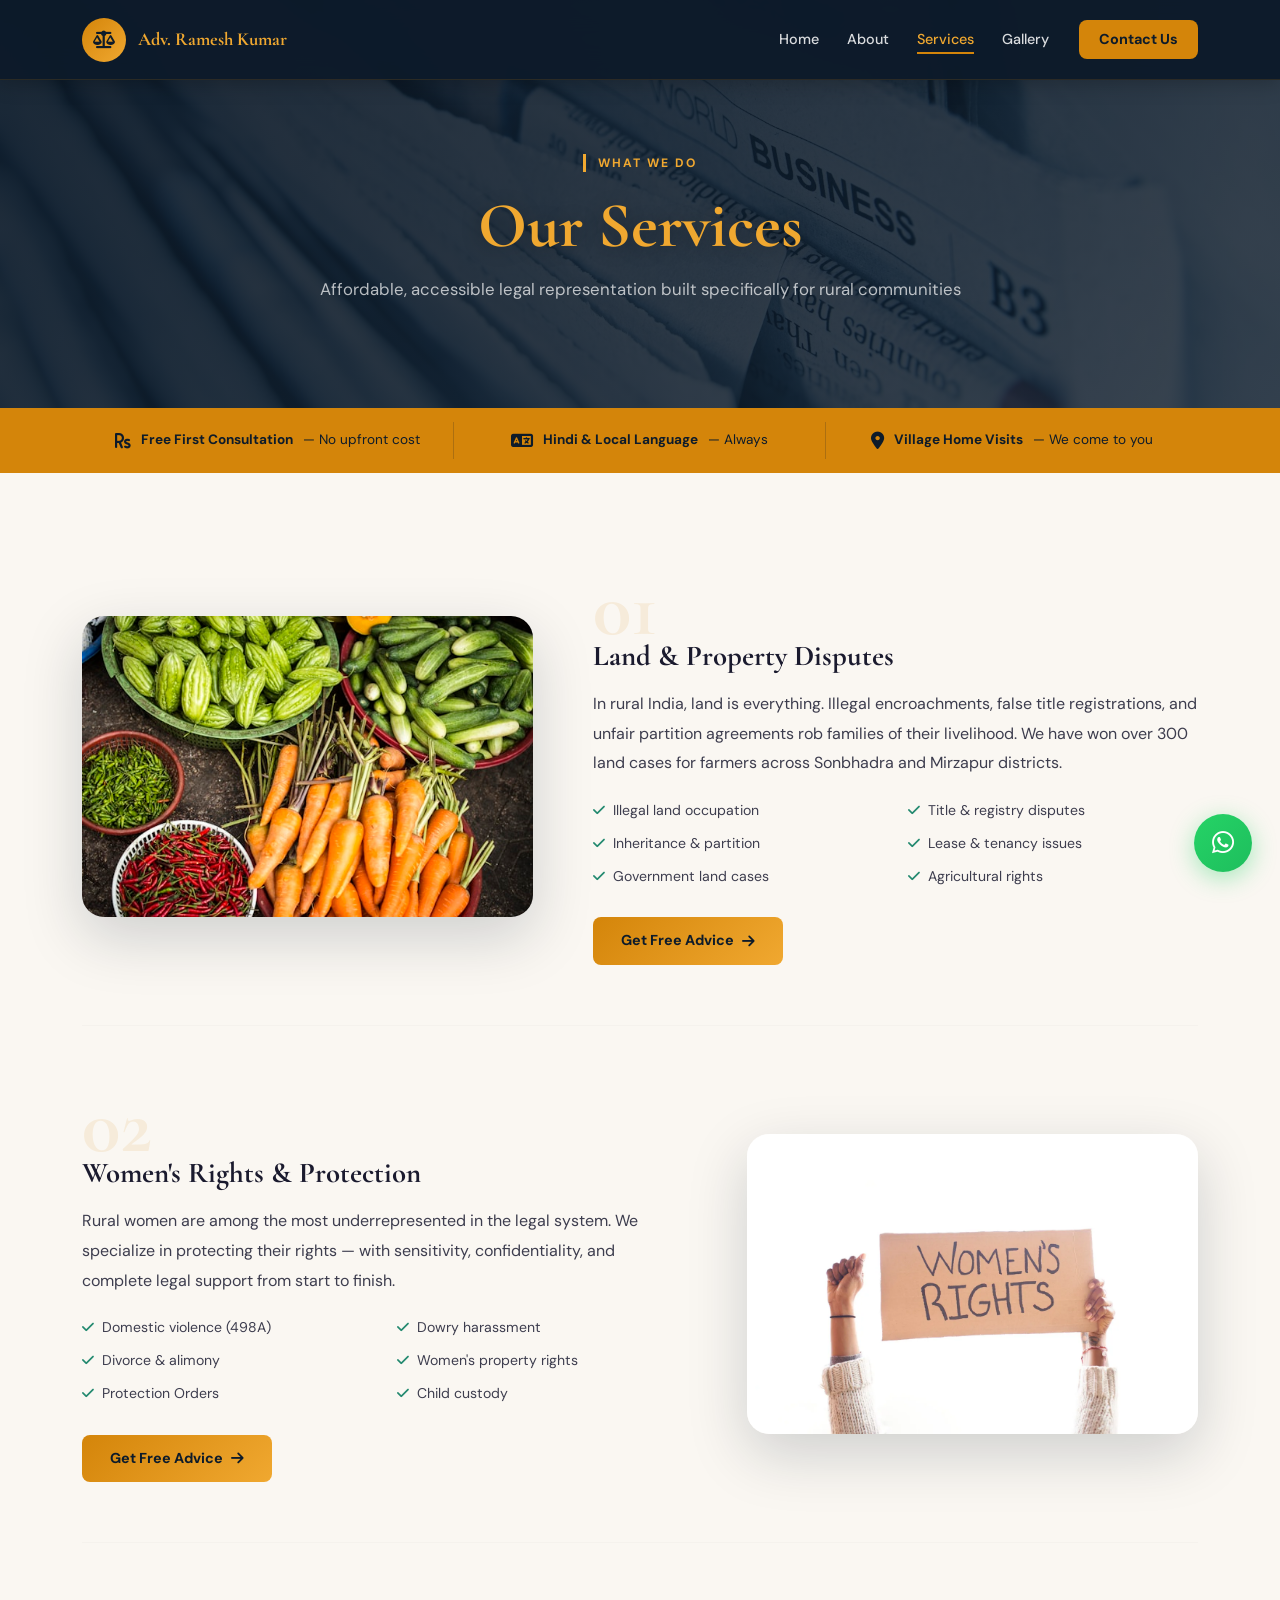
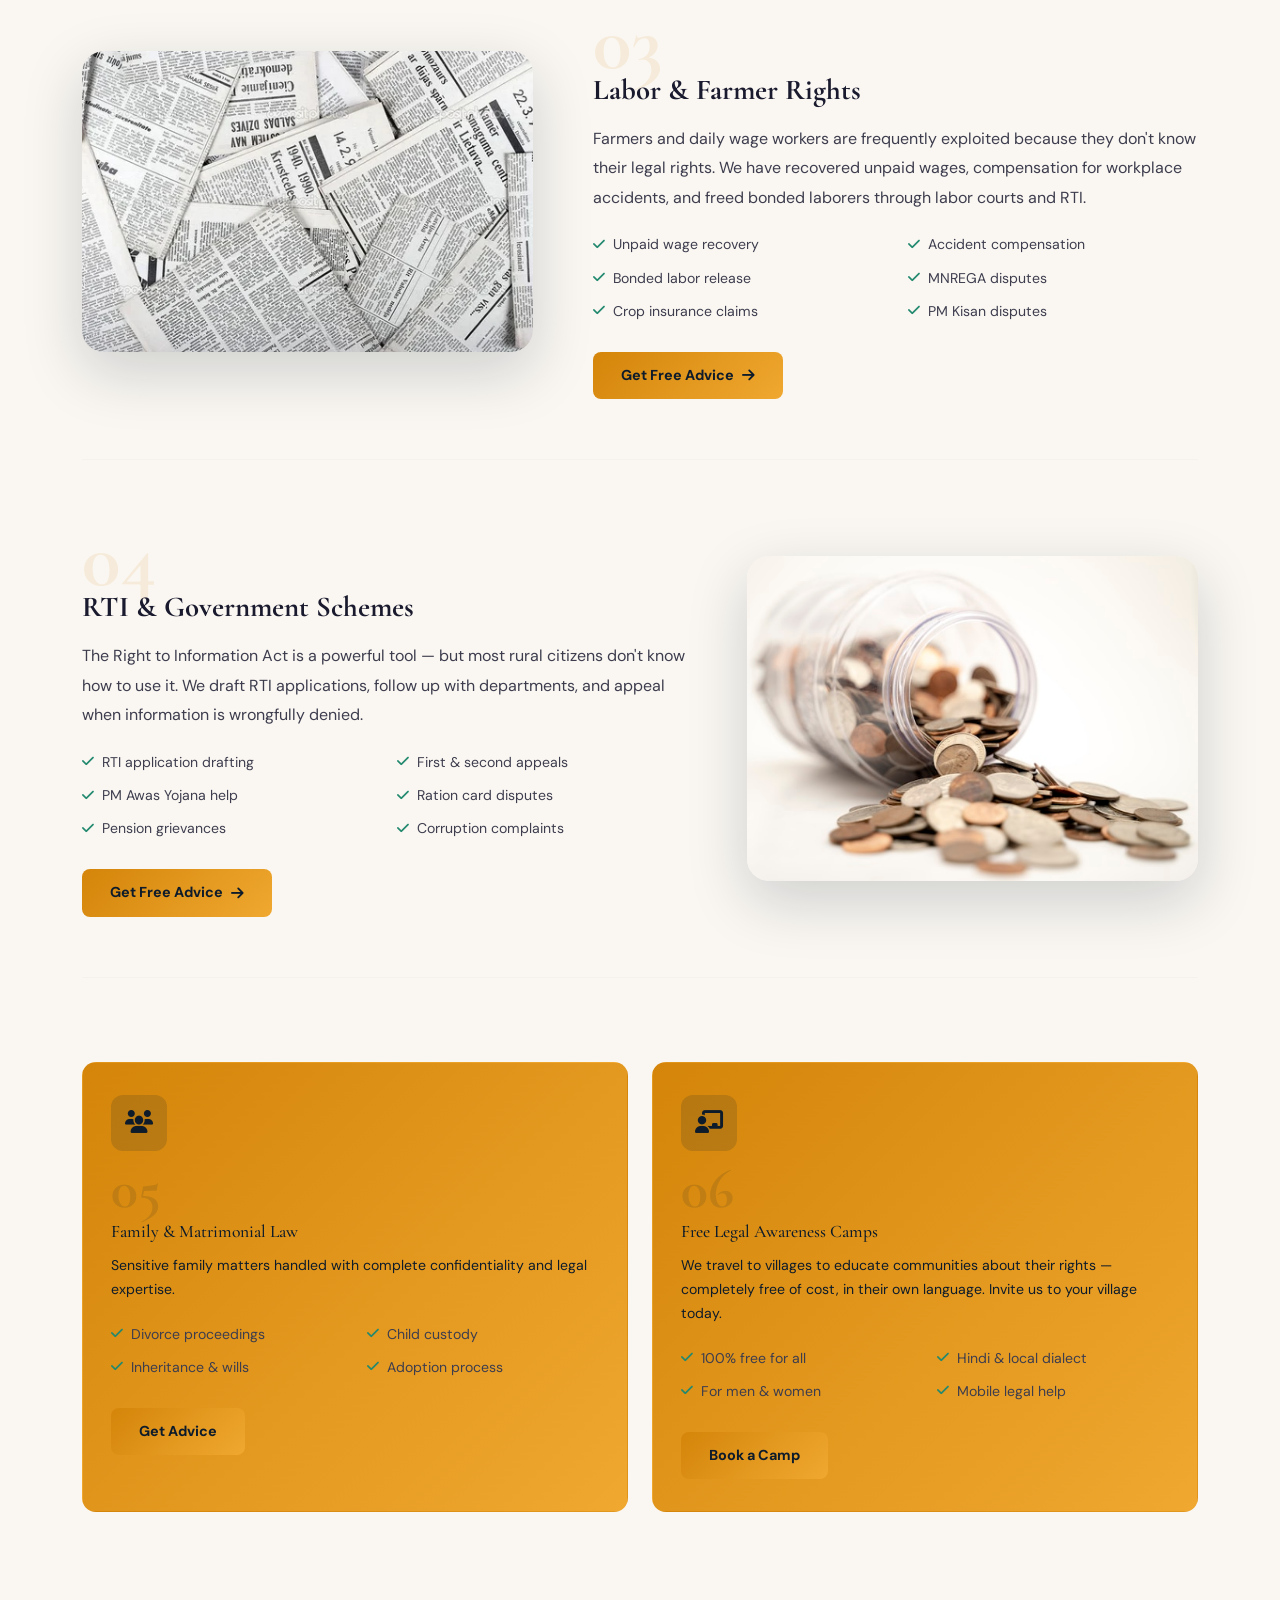
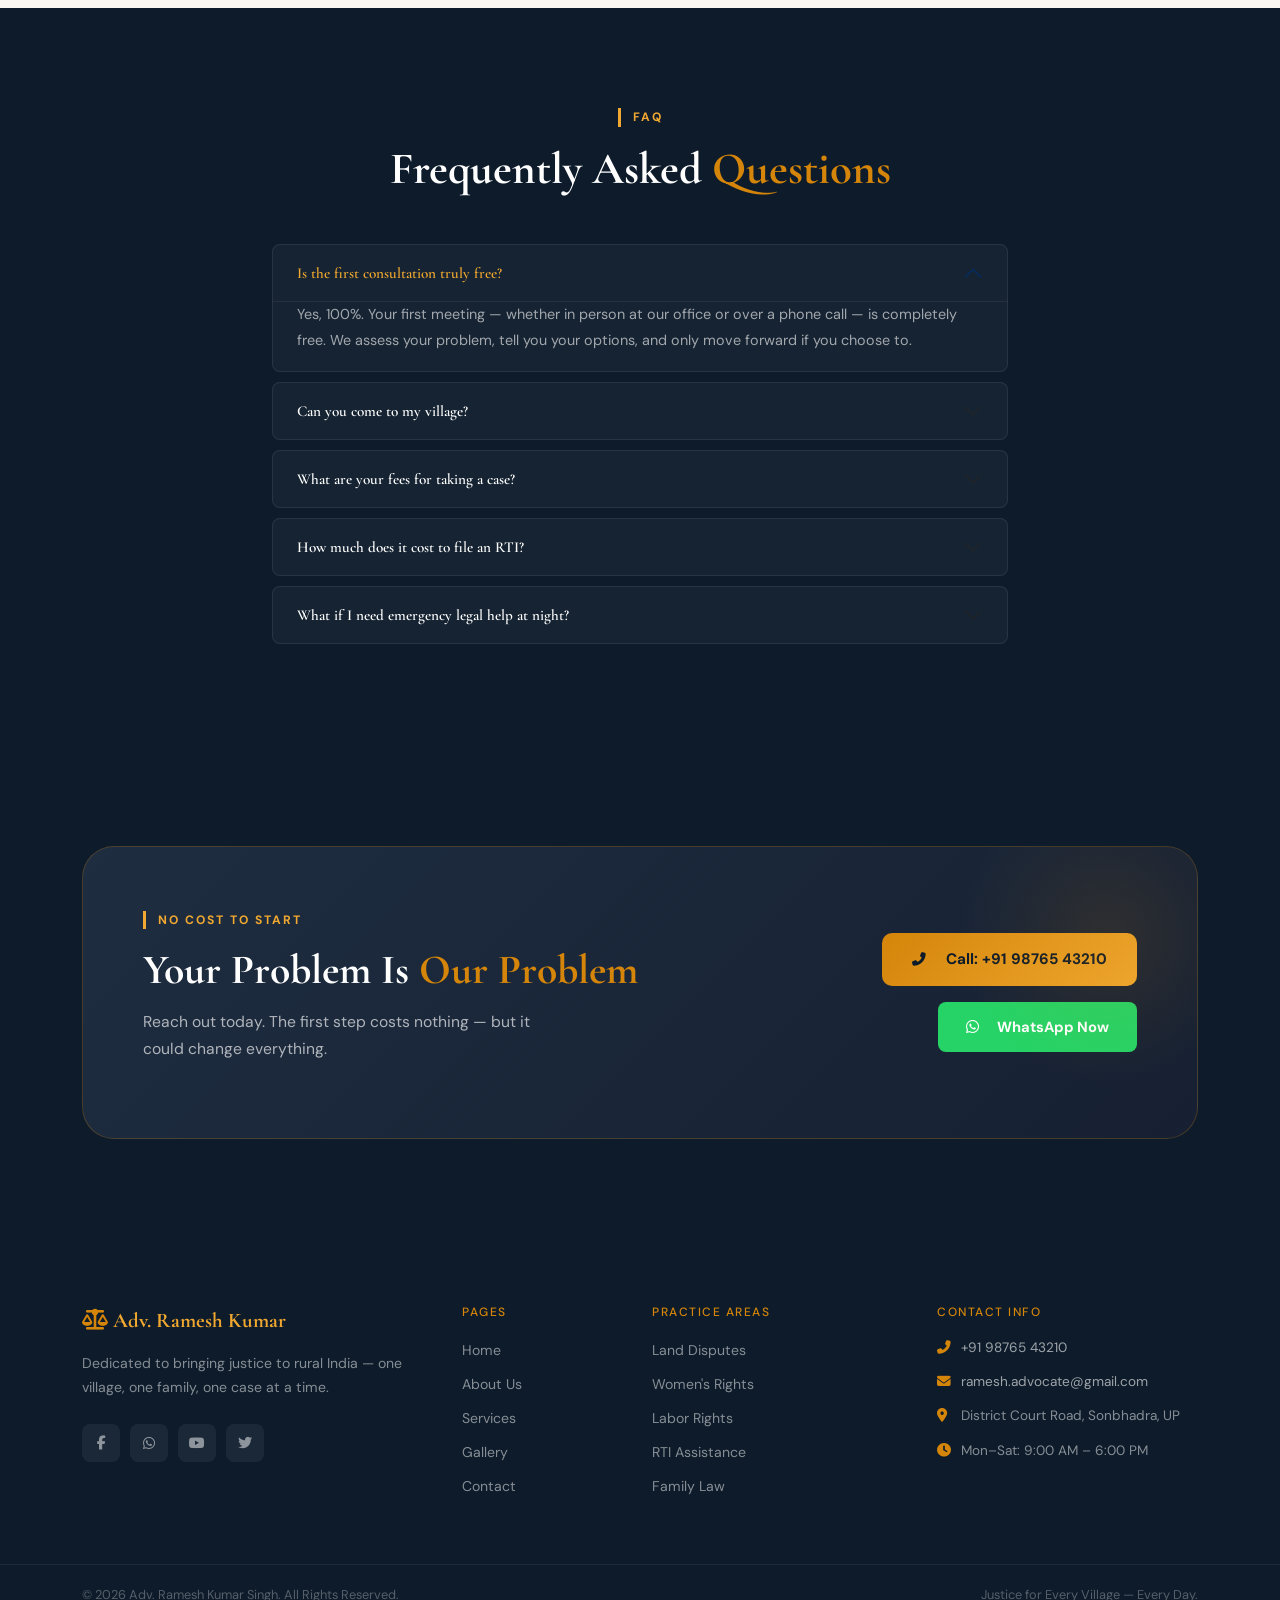
==== services.html @ e5639279 "first commit" ====
<!DOCTYPE html>
<html lang="en">
<head>
  <meta charset="UTF-8"/>
  <meta name="viewport" content="width=device-width, initial-scale=1.0"/>
  <title>Services | Adv. Ramesh Kumar Singh</title>
  <link rel="stylesheet" href="https://cdnjs.cloudflare.com/ajax/libs/bootstrap/5.3.2/css/bootstrap.min.css"/>
  <link rel="stylesheet" href="https://cdnjs.cloudflare.com/ajax/libs/font-awesome/6.5.0/css/all.min.css"/>
  <link href="https://fonts.googleapis.com/css2?family=Cormorant+Garamond:wght@400;600;700;800&family=DM+Sans:wght@300;400;500;600&display=swap" rel="stylesheet"/>
  <link rel="stylesheet" href="style.css"/>
</head>
<body>

<nav class="navbar navbar-expand-lg fixed-top" id="mainNav">
  <div class="container">
    <a class="navbar-brand" href="index.html">
      <span class="brand-icon"><i class="fas fa-balance-scale"></i></span>
      <span class="brand-text">Adv. Ramesh Kumar</span>
    </a>
    <button class="navbar-toggler" type="button" data-bs-toggle="collapse" data-bs-target="#navMenu">
      <span class="toggler-icon"></span><span class="toggler-icon"></span><span class="toggler-icon"></span>
    </button>
    <div class="collapse navbar-collapse" id="navMenu">
      <ul class="navbar-nav ms-auto align-items-lg-center">
        <li class="nav-item"><a class="nav-link" href="index.html">Home</a></li>
        <li class="nav-item"><a class="nav-link" href="about.html">About</a></li>
        <li class="nav-item"><a class="nav-link active" href="services.html">Services</a></li>
        <li class="nav-item"><a class="nav-link" href="gallery.html">Gallery</a></li>
        <li class="nav-item ms-lg-3"><a class="nav-link nav-cta" href="contact.html">Contact Us</a></li>
      </ul>
    </div>
  </div>
</nav>

<section class="page-hero">
  <div class="page-hero-bg" style="background-image:url('images/backser.jpeg')"></div>
  <div class="page-hero-overlay"></div>
  <div class="container page-hero-content text-center">
    <div data-anim="fade-up">
      <div class="section-label light mx-auto">What We Do</div>
      <h1 class="page-hero-title">Our Services</h1>
      <p class="page-hero-sub">Affordable, accessible legal representation built specifically for rural communities</p>
    </div>
  </div>
</section>

<!-- PROMISE STRIP -->
<div class="promise-strip">
  <div class="container">
    <div class="row g-0 text-center">
      <div class="col-md-4 ps-col"><i class="fas fa-rupee-sign"></i> <strong>Free First Consultation</strong> — No upfront cost</div>
      <div class="col-md-4 ps-col"><i class="fas fa-language"></i> <strong>Hindi & Local Language</strong> — Always</div>
      <div class="col-md-4 ps-col"><i class="fas fa-map-marker-alt"></i> <strong>Village Home Visits</strong> — We come to you</div>
    </div>
  </div>
</div>

<!-- SERVICE DETAILS -->
<section class="section-pad">
  <div class="container">

    <!-- S1 -->
    <div class="svc-detail-row row align-items-center gy-5 mb-5" data-anim="fade-up">
      <div class="col-md-5">
        <img src="images/veg2.jpeg" alt="Land dispute" class="img-fluid rounded-xl shadow-deep"/>
      </div>
      <div class="col-md-7 ps-md-5">
        <div class="svc-d-num">01</div>
        <h3 class="svc-d-title">Land & Property Disputes</h3>
        <p class="section-para">In rural India, land is everything. Illegal encroachments, false title registrations, and unfair partition agreements rob families of their livelihood. We have won over 300 land cases for farmers across Sonbhadra and Mirzapur districts.</p>
        <div class="svc-checklist row mt-3">
          <div class="col-6"><div class="sc-item"><i class="fas fa-check"></i> Illegal land occupation</div></div>
          <div class="col-6"><div class="sc-item"><i class="fas fa-check"></i> Title & registry disputes</div></div>
          <div class="col-6"><div class="sc-item"><i class="fas fa-check"></i> Inheritance & partition</div></div>
          <div class="col-6"><div class="sc-item"><i class="fas fa-check"></i> Lease & tenancy issues</div></div>
          <div class="col-6"><div class="sc-item"><i class="fas fa-check"></i> Government land cases</div></div>
          <div class="col-6"><div class="sc-item"><i class="fas fa-check"></i> Agricultural rights</div></div>
        </div>
        <a href="contact.html" class="btn-primary mt-4">Get Free Advice <i class="fas fa-arrow-right ms-2"></i></a>
      </div>
    </div>

    <hr class="svc-divider"/>

    <!-- S2 -->
    <div class="svc-detail-row row align-items-center gy-5 mb-5 flex-md-row-reverse" data-anim="fade-up">
      <div class="col-md-5">
        <img src="images/womenrights.jpeg" alt="Women rights" class="img-fluid rounded-xl shadow-deep"/>
      </div>
      <div class="col-md-7 pe-md-5">
        <div class="svc-d-num">02</div>
        <h3 class="svc-d-title">Women's Rights & Protection</h3>
        <p class="section-para">Rural women are among the most underrepresented in the legal system. We specialize in protecting their rights — with sensitivity, confidentiality, and complete legal support from start to finish.</p>
        <div class="svc-checklist row mt-3">
          <div class="col-6"><div class="sc-item"><i class="fas fa-check"></i> Domestic violence (498A)</div></div>
          <div class="col-6"><div class="sc-item"><i class="fas fa-check"></i> Dowry harassment</div></div>
          <div class="col-6"><div class="sc-item"><i class="fas fa-check"></i> Divorce & alimony</div></div>
          <div class="col-6"><div class="sc-item"><i class="fas fa-check"></i> Women's property rights</div></div>
          <div class="col-6"><div class="sc-item"><i class="fas fa-check"></i> Protection Orders</div></div>
          <div class="col-6"><div class="sc-item"><i class="fas fa-check"></i> Child custody</div></div>
        </div>
        <a href="contact.html" class="btn-primary mt-4">Get Free Advice <i class="fas fa-arrow-right ms-2"></i></a>
      </div>
    </div>

    <hr class="svc-divider"/>

    <!-- S3 -->
    <div class="svc-detail-row row align-items-center gy-5 mb-5" data-anim="fade-up">
      <div class="col-md-5">
        <img src="images/news.jpeg" alt="Labor rights" class="img-fluid rounded-xl shadow-deep"/>
      </div>
      <div class="col-md-7 ps-md-5">
        <div class="svc-d-num">03</div>
        <h3 class="svc-d-title">Labor & Farmer Rights</h3>
        <p class="section-para">Farmers and daily wage workers are frequently exploited because they don't know their legal rights. We have recovered unpaid wages, compensation for workplace accidents, and freed bonded laborers through labor courts and RTI.</p>
        <div class="svc-checklist row mt-3">
          <div class="col-6"><div class="sc-item"><i class="fas fa-check"></i> Unpaid wage recovery</div></div>
          <div class="col-6"><div class="sc-item"><i class="fas fa-check"></i> Accident compensation</div></div>
          <div class="col-6"><div class="sc-item"><i class="fas fa-check"></i> Bonded labor release</div></div>
          <div class="col-6"><div class="sc-item"><i class="fas fa-check"></i> MNREGA disputes</div></div>
          <div class="col-6"><div class="sc-item"><i class="fas fa-check"></i> Crop insurance claims</div></div>
          <div class="col-6"><div class="sc-item"><i class="fas fa-check"></i> PM Kisan disputes</div></div>
        </div>
        <a href="contact.html" class="btn-primary mt-4">Get Free Advice <i class="fas fa-arrow-right ms-2"></i></a>
      </div>
    </div>

    <hr class="svc-divider"/>

    <!-- S4 -->
    <div class="svc-detail-row row align-items-center gy-5 mb-5 flex-md-row-reverse" data-anim="fade-up">
      <div class="col-md-5">
        <img src="images/coin.jpeg" alt="RTI" class="img-fluid rounded-xl shadow-deep"/>
      </div>
      <div class="col-md-7 pe-md-5">
        <div class="svc-d-num">04</div>
        <h3 class="svc-d-title">RTI & Government Schemes</h3>
        <p class="section-para">The Right to Information Act is a powerful tool — but most rural citizens don't know how to use it. We draft RTI applications, follow up with departments, and appeal when information is wrongfully denied.</p>
        <div class="svc-checklist row mt-3">
          <div class="col-6"><div class="sc-item"><i class="fas fa-check"></i> RTI application drafting</div></div>
          <div class="col-6"><div class="sc-item"><i class="fas fa-check"></i> First & second appeals</div></div>
          <div class="col-6"><div class="sc-item"><i class="fas fa-check"></i> PM Awas Yojana help</div></div>
          <div class="col-6"><div class="sc-item"><i class="fas fa-check"></i> Ration card disputes</div></div>
          <div class="col-6"><div class="sc-item"><i class="fas fa-check"></i> Pension grievances</div></div>
          <div class="col-6"><div class="sc-item"><i class="fas fa-check"></i> Corruption complaints</div></div>
        </div>
        <a href="contact.html" class="btn-primary mt-4">Get Free Advice <i class="fas fa-arrow-right ms-2"></i></a>
      </div>
    </div>

    <hr class="svc-divider"/>

    <!-- S5 & S6 cards -->
    <div class="row g-4 mt-2">
      <div class="col-md-6" data-anim="fade-right">
        <div class="svc-card featured h-100">
          <div class="svc-icon"><i class="fas fa-users"></i></div>
          <div class="svc-num">05</div>
          <h4>Family & Matrimonial Law</h4>
          <p>Sensitive family matters handled with complete confidentiality and legal expertise.</p>
          <div class="svc-checklist row mt-3">
            <div class="col-6"><div class="sc-item"><i class="fas fa-check"></i> Divorce proceedings</div></div>
            <div class="col-6"><div class="sc-item"><i class="fas fa-check"></i> Child custody</div></div>
            <div class="col-6"><div class="sc-item"><i class="fas fa-check"></i> Inheritance & wills</div></div>
            <div class="col-6"><div class="sc-item"><i class="fas fa-check"></i> Adoption process</div></div>
          </div>
          <a href="contact.html" class="btn-primary mt-4">Get Advice</a>
        </div>
      </div>
      <div class="col-md-6" data-anim="fade-left">
        <div class="svc-card featured h-100">
          <div class="svc-icon"><i class="fas fa-chalkboard-teacher"></i></div>
          <div class="svc-num">06</div>
          <h4>Free Legal Awareness Camps</h4>
          <p>We travel to villages to educate communities about their rights — completely free of cost, in their own language. Invite us to your village today.</p>
          <div class="svc-checklist row mt-3">
            <div class="col-6"><div class="sc-item"><i class="fas fa-check"></i> 100% free for all</div></div>
            <div class="col-6"><div class="sc-item"><i class="fas fa-check"></i> Hindi & local dialect</div></div>
            <div class="col-6"><div class="sc-item"><i class="fas fa-check"></i> For men & women</div></div>
            <div class="col-6"><div class="sc-item"><i class="fas fa-check"></i> Mobile legal help</div></div>
          </div>
          <a href="contact.html" class="btn-primary mt-4">Book a Camp</a>
        </div>
      </div>
    </div>
  </div>
</section>

<!-- FAQ -->
<section class="section-pad bg-dark-section">
  <div class="container">
    <div class="text-center mb-5" data-anim="fade-up">
      <div class="section-label light mx-auto">FAQ</div>
      <h2 class="section-heading light">Frequently Asked <span>Questions</span></h2>
    </div>
    <div class="row justify-content-center">
      <div class="col-lg-8" data-anim="fade-up">
        <div class="accordion faq-dark" id="faqAcc">
          <div class="accordion-item faq-item-dark">
            <h2 class="accordion-header"><button class="accordion-button faq-btn-dark" type="button" data-bs-toggle="collapse" data-bs-target="#f1">Is the first consultation truly free?</button></h2>
            <div id="f1" class="accordion-collapse collapse show" data-bs-parent="#faqAcc">
              <div class="accordion-body faq-body-dark">Yes, 100%. Your first meeting — whether in person at our office or over a phone call — is completely free. We assess your problem, tell you your options, and only move forward if you choose to.</div>
            </div>
          </div>
          <div class="accordion-item faq-item-dark">
            <h2 class="accordion-header"><button class="accordion-button faq-btn-dark collapsed" type="button" data-bs-toggle="collapse" data-bs-target="#f2">Can you come to my village?</button></h2>
            <div id="f2" class="accordion-collapse collapse" data-bs-parent="#faqAcc">
              <div class="accordion-body faq-body-dark">Yes. We conduct regular village visits across Sonbhadra, Mirzapur, and surrounding districts. You can also request a legal awareness camp specifically for your village — free of charge.</div>
            </div>
          </div>
          <div class="accordion-item faq-item-dark">
            <h2 class="accordion-header"><button class="accordion-button faq-btn-dark collapsed" type="button" data-bs-toggle="collapse" data-bs-target="#f3">What are your fees for taking a case?</button></h2>
            <div id="f3" class="accordion-collapse collapse" data-bs-parent="#faqAcc">
              <div class="accordion-body faq-body-dark">Fees depend on the complexity and type of the case. For BPL families, widows, and underprivileged individuals, we offer significantly reduced or even zero fees. We are always transparent — nothing is hidden.</div>
            </div>
          </div>
          <div class="accordion-item faq-item-dark">
            <h2 class="accordion-header"><button class="accordion-button faq-btn-dark collapsed" type="button" data-bs-toggle="collapse" data-bs-target="#f4">How much does it cost to file an RTI?</button></h2>
            <div id="f4" class="accordion-collapse collapse" data-bs-parent="#faqAcc">
              <div class="accordion-body faq-body-dark">RTI filing costs just ₹10. BPL card holders are fully exempt. We help you draft and file the application correctly so you get the information you need without delays or rejections.</div>
            </div>
          </div>
          <div class="accordion-item faq-item-dark">
            <h2 class="accordion-header"><button class="accordion-button faq-btn-dark collapsed" type="button" data-bs-toggle="collapse" data-bs-target="#f5">What if I need emergency legal help at night?</button></h2>
            <div id="f5" class="accordion-collapse collapse" data-bs-parent="#faqAcc">
              <div class="accordion-body faq-body-dark">Call our emergency number: +91 98765 43210. For cases of wrongful arrest, immediate domestic violence threats, or urgent court matters — we are available 24 hours a day, 7 days a week.</div>
            </div>
          </div>
        </div>
      </div>
    </div>
  </div>
</section>

<section class="cta-section section-pad">
  <div class="container">
    <div class="cta-block" data-anim="zoom-in">
      <div class="cta-glow"></div>
      <div class="row align-items-center">
        <div class="col-lg-7">
          <div class="section-label light">No Cost to Start</div>
          <h2 class="cta-title">Your Problem Is <span>Our Problem</span></h2>
          <p class="cta-desc">Reach out today. The first step costs nothing — but it could change everything.</p>
        </div>
        <div class="col-lg-5 text-lg-end mt-4 mt-lg-0">
          <a href="tel:+919876543210" class="btn-hero-primary d-inline-flex mb-3">
            <i class="fas fa-phone-alt me-2"></i><span>Call: +91 98765 43210</span>
          </a><br/>
          <a href="https://wa.me/919876543210" class="btn-whatsapp d-inline-flex" target="_blank">
            <i class="fab fa-whatsapp me-2"></i><span>WhatsApp Now</span>
          </a>
        </div>
      </div>
    </div>
  </div>
</section>

<footer class="main-footer">
  <div class="footer-top">
    <div class="container">
      <div class="row gy-5">
        <div class="col-lg-4">
          <div class="footer-brand"><i class="fas fa-balance-scale"></i> Adv. Ramesh Kumar</div>
          <p class="footer-about mt-3">Dedicated to bringing justice to rural India — one village, one family, one case at a time.</p>
          <div class="footer-socials mt-4">
            <a href="#"><i class="fab fa-facebook-f"></i></a>
            <a href="https://wa.me/919876543210"><i class="fab fa-whatsapp"></i></a>
            <a href="#"><i class="fab fa-youtube"></i></a>
            <a href="#"><i class="fab fa-twitter"></i></a>
          </div>
        </div>
        <div class="col-lg-2 col-md-3 col-6">
          <h6 class="footer-heading">Pages</h6>
          <ul class="footer-nav">
            <li><a href="index.html">Home</a></li>
            <li><a href="about.html">About Us</a></li>
            <li><a href="services.html">Services</a></li>
            <li><a href="gallery.html">Gallery</a></li>
            <li><a href="contact.html">Contact</a></li>
          </ul>
        </div>
        <div class="col-lg-3 col-md-3 col-6">
          <h6 class="footer-heading">Practice Areas</h6>
          <ul class="footer-nav">
            <li><a href="services.html">Land Disputes</a></li>
            <li><a href="services.html">Women's Rights</a></li>
            <li><a href="services.html">Labor Rights</a></li>
            <li><a href="services.html">RTI Assistance</a></li>
            <li><a href="services.html">Family Law</a></li>
          </ul>
        </div>
        <div class="col-lg-3 col-md-6">
          <h6 class="footer-heading">Contact Info</h6>
          <ul class="footer-contact-list">
            <li><i class="fas fa-phone-alt"></i><a href="tel:+919876543210">+91 98765 43210</a></li>
            <li><i class="fas fa-envelope"></i><a href="mailto:ramesh.advocate@gmail.com">ramesh.advocate@gmail.com</a></li>
            <li><i class="fas fa-map-marker-alt"></i>District Court Road, Sonbhadra, UP</li>
            <li><i class="fas fa-clock"></i>Mon–Sat: 9:00 AM – 6:00 PM</li>
          </ul>
        </div>
      </div>
    </div>
  </div>
  <div class="footer-bottom">
    <div class="container">
      <div class="row align-items-center">
        <div class="col-md-6"><p>© 2026 Adv. Ramesh Kumar Singh. All Rights Reserved.</p></div>
        <div class="col-md-6 text-md-end"><p>Justice for Every Village — Every Day.</p></div>
      </div>
    </div>
  </div>
</footer>

<script src="https://cdnjs.cloudflare.com/ajax/libs/bootstrap/5.3.2/js/bootstrap.bundle.min.js"></script>
<script src="script.js"></script>
</body>
</html>
---- style.css ----
/* ================================================================
   ADVOCATE WEBSITE — COMPLETE STYLESHEET v2
   Theme: Deep Navy Blue + Amber Gold + Warm White + Forest Teal
   Fonts: Cormorant Garamond (display) + DM Sans (body)
   ================================================================ */

:root {
  --navy:        #0D1B2A;
  --navy-2:      #162032;
  --navy-3:      #1E2D40;
  --amber:       #D4850A;
  --amber-light: #F0A830;
  --amber-pale:  #FDE8B2;
  --teal:        #1A6B5C;
  --teal-light:  #22896F;
  --warm-white:  #FAF7F2;
  --cream:       #F2EDE4;
  --text-dark:   #1A1A2E;
  --text-body:   #3D3D4E;
  --text-muted:  #717191;
  --white:       #FFFFFF;
  --red-accent:  #C0392B;

  --shadow-sm:  0 4px 16px rgba(13,27,42,0.10);
  --shadow-md:  0 8px 32px rgba(13,27,42,0.14);
  --shadow-lg:  0 20px 60px rgba(13,27,42,0.18);
  --shadow-amber: 0 8px 32px rgba(212,133,10,0.25);

  --r-sm:  8px;
  --r-md: 14px;
  --r-lg: 22px;
  --r-xl: 32px;
  --ease: cubic-bezier(0.4, 0, 0.2, 1);
  --t:    all 0.35s var(--ease);
}

/* ===== RESET ===== */
*, *::before, *::after { margin:0; padding:0; box-sizing:border-box; }
html { scroll-behavior: smooth; font-size: 16px; }
body { font-family:'DM Sans', sans-serif; color:var(--text-body); background:var(--warm-white); overflow-x:hidden; }
h1,h2,h3,h4,h5,h6 { font-family:'Cormorant Garamond', serif; color:var(--text-dark); }
a { text-decoration:none; color:inherit; }
img { max-width:100%; display:block; }
::-webkit-scrollbar { width:5px; }
::-webkit-scrollbar-track { background:var(--cream); }
::-webkit-scrollbar-thumb { background:var(--amber); border-radius:4px; }

/* ===== PRELOADER ===== */
.preloader {
  position:fixed; inset:0; background:var(--navy); z-index:9999;
  display:flex; align-items:center; justify-content:center;
  transition:opacity 0.6s ease, visibility 0.6s ease;
}
.preloader.hidden { opacity:0; visibility:hidden; pointer-events:none; }
.preloader-inner { text-align:center; }
.scale-icon { font-size:3rem; color:var(--amber); margin-bottom:20px; animation:spin-scale 1.5s ease infinite; }
.preloader-bar { width:200px; height:3px; background:rgba(255,255,255,0.1); border-radius:2px; overflow:hidden; margin:0 auto 16px; }
.preloader-fill { height:100%; background:linear-gradient(90deg,var(--amber),var(--amber-light)); border-radius:2px; animation:bar-fill 2s ease forwards; }
.preloader p { color:rgba(255,255,255,0.5); font-size:0.85rem; letter-spacing:2px; text-transform:uppercase; }
@keyframes spin-scale { 0%,100%{transform:scale(1) rotate(0)} 50%{transform:scale(1.15) rotate(10deg)} }
@keyframes bar-fill { from{width:0} to{width:100%} }

/* ===== NAVBAR ===== */
:root {
  --nav-h: 80px; /* navbar height — used to offset all page content */
}

#mainNav {
  background: rgba(13,27,42,0.96);
  backdrop-filter: blur(16px);
  -webkit-backdrop-filter: blur(16px);
  padding: 0;
  height: var(--nav-h);
  display: flex;
  align-items: center;
  width: 100%;
  top: 0;
  left: 0;
  z-index: 1050;
  transition: var(--t);
  border-bottom: 1px solid rgba(212,133,10,0.15);
  box-shadow: 0 2px 20px rgba(0,0,0,0.25);
}
#mainNav .container {
  display: flex;
  align-items: center;
  width: 100%;
}
#mainNav.scrolled {
  background: rgba(13,27,42,0.99);
  border-bottom-color: rgba(212,133,10,0.35);
  box-shadow: 0 4px 24px rgba(0,0,0,0.35);
  height: var(--nav-h);
}
.navbar-brand { display:flex; align-items:center; gap:12px; color:var(--white) !important; }
.brand-icon {
  width:44px; height:44px;
  background:linear-gradient(135deg,var(--amber),var(--amber-light));
  border-radius:50%; display:flex; align-items:center; justify-content:center;
  font-size:1.1rem; color:var(--navy);
  transition:var(--t); flex-shrink:0;
}
.navbar-brand:hover .brand-icon { transform:rotate(15deg) scale(1.08); }
.brand-text { font-family:'Cormorant Garamond',serif; font-size:1.15rem; font-weight:700; color:var(--amber-light); }
.nav-link { color:rgba(255,255,255,0.85) !important; font-size:0.9rem; font-weight:500; padding:8px 14px !important; border-radius:6px; transition:var(--t); position:relative; }
.nav-link::after { content:''; position:absolute; bottom:4px; left:14px; right:14px; height:2px; background:var(--amber); transform:scaleX(0); transform-origin:center; transition:var(--t); }
.nav-link:hover, .nav-link.active { color:var(--amber-light) !important; }
.nav-link:hover::after, .nav-link.active::after { transform:scaleX(1); }
.nav-cta { background:var(--amber) !important; color:var(--navy) !important; font-weight:700; border-radius:8px !important; padding:9px 20px !important; }
.nav-cta::after { display:none; }
.nav-cta:hover { background:var(--amber-light) !important; transform:translateY(-2px); box-shadow:var(--shadow-amber); }
.navbar-toggler { border:none; padding:6px; background:transparent !important; }
.navbar-toggler:focus { box-shadow:none; outline:none; }
.toggler-icon { display:block; width:26px; height:2px; background:var(--amber); margin:6px 0; border-radius:2px; transition:var(--t); }

/* Mobile nav dropdown sits cleanly below the bar */
.navbar-collapse {
  background: rgba(13,27,42,0.98);
  border-top: 1px solid rgba(212,133,10,0.15);
  padding: 12px 16px 16px;
  margin-top: 0;
  border-radius: 0 0 var(--r-md) var(--r-md);
}
@media (min-width: 992px) {
  .navbar-collapse {
    background: transparent;
    border-top: none;
    padding: 0;
    margin-top: 0;
    border-radius: 0;
  }
}

/* ===== HERO ===== */
.hero-section {
  position: relative;
  min-height: 100vh;
  background: var(--navy);
  overflow: hidden;
  display: flex;
  flex-direction: column;
  padding-top: var(--nav-h); /* pushes content below fixed navbar */
}
.hero-bg-image {
  position:absolute; inset:0;
  background:url('https://images.unsplash.com/photo-1593107976012-a80b60ee19f3?w=1920&q=60') center/cover;
  opacity:0.08;
}
.hero-overlay {
  position:absolute; inset:0;
  background:linear-gradient(135deg, rgba(13,27,42,0.95) 0%, rgba(22,32,50,0.88) 60%, rgba(13,27,42,0.97) 100%);
}
.hero-grid-lines {
  position:absolute; inset:0; opacity:0.04;
  background-image:linear-gradient(rgba(255,255,255,0.5) 1px,transparent 1px),linear-gradient(90deg,rgba(255,255,255,0.5) 1px,transparent 1px);
  background-size:60px 60px;
}
.hero-content { flex:1; position:relative; z-index:2; }
.hero-eyebrow {
  display:inline-flex; align-items:center; gap:10px;
  background:rgba(212,133,10,0.12); border:1px solid rgba(212,133,10,0.35);
  color:var(--amber-light); padding:8px 20px; border-radius:50px;
  font-size:0.82rem; font-weight:600; letter-spacing:0.5px;
}
.dot-pulse { width:8px; height:8px; background:var(--amber); border-radius:50%; animation:dot-blink 1.5s infinite; display:inline-block; }
@keyframes dot-blink { 0%,100%{opacity:1;transform:scale(1)} 50%{opacity:0.4;transform:scale(0.7)} }
.hero-title { font-size:clamp(2.8rem,5.5vw,4.8rem); font-weight:800; color:var(--white); line-height:1.1; margin-top:24px; }
.hero-title-accent {
  background:linear-gradient(135deg,var(--amber),var(--amber-light));
  -webkit-background-clip:text; -webkit-text-fill-color:transparent; background-clip:text;
  display:inline-block;
}
.hero-desc { font-size:1.05rem; color:rgba(255,255,255,0.72); line-height:1.8; max-width:500px; margin-top:20px; }
.hero-actions { display:flex; flex-wrap:wrap; gap:16px; margin-top:36px; align-items:center; }
.btn-hero-primary {
  display:inline-flex; align-items:center; gap:12px;
  background:linear-gradient(135deg,var(--amber),var(--amber-light));
  color:var(--navy); padding:15px 30px; border-radius:10px;
  font-weight:700; font-size:0.95rem; border:none;
  transition:var(--t); cursor:pointer;
}
.btn-hero-primary:hover { transform:translateY(-3px); box-shadow:var(--shadow-amber); color:var(--navy); }
.btn-hero-primary i { font-size:0.85rem; }
.btn-hero-ghost {
  display:inline-flex; align-items:center; gap:8px;
  color:rgba(255,255,255,0.8); border:2px solid rgba(255,255,255,0.25);
  padding:13px 24px; border-radius:10px; font-weight:500;
  transition:var(--t);
}
.btn-hero-ghost:hover { color:var(--amber-light); border-color:var(--amber); }
.hero-trust { display:flex; align-items:center; gap:14px; margin-top:36px; }
.trust-avatars { display:flex; }
.trust-avatars img { width:36px; height:36px; border-radius:50%; border:2px solid var(--navy); margin-left:-8px; object-fit:cover; }
.trust-avatars img:first-child { margin-left:0; }
.hero-trust span { font-size:0.88rem; color:rgba(255,255,255,0.65); }
.hero-trust strong { color:var(--amber-light); }

/* HERO VISUAL */
.hero-visual { position:relative; }
.hero-img-frame {
  position:relative; border-radius:var(--r-xl);
  overflow:hidden; box-shadow:var(--shadow-lg);
  border:2px solid rgba(212,133,10,0.2);
}
.hero-portrait { width:100%; height:520px; object-fit:cover; }
.hero-float-card {
  position:absolute; background:rgba(255,255,255,0.95);
  backdrop-filter:blur(12px); border-radius:12px;
  padding:12px 18px; display:flex; align-items:center; gap:12px;
  box-shadow:var(--shadow-md); font-family:'DM Sans',sans-serif;
}
.hero-float-card i { font-size:1.4rem; color:var(--amber); }
.hero-float-card strong { display:block; font-size:0.92rem; color:var(--text-dark); font-weight:700; }
.hero-float-card span { font-size:0.75rem; color:var(--text-muted); }
.card-1 { top:30px; left:-30px; animation:float-a 4s ease-in-out infinite; }
.card-2 { bottom:80px; right:-20px; animation:float-b 4.5s ease-in-out infinite; }
.card-3 { bottom:-20px; left:20px; animation:float-a 5s ease-in-out infinite 0.5s; }
@keyframes float-a { 0%,100%{transform:translateY(0)} 50%{transform:translateY(-12px)} }
@keyframes float-b { 0%,100%{transform:translateY(0)} 50%{transform:translateY(-8px)} }

/* HERO STATS BAR */
.hero-stats-bar {
  position:relative; z-index:2;
  background:rgba(255,255,255,0.05); border-top:1px solid rgba(212,133,10,0.2);
}
.stat-col { border-right:1px solid rgba(255,255,255,0.08); padding:28px 0; }
.stat-col:last-child { border-right:none; }
.stat-inner { text-align:center; }
.stat-number { font-family:'Cormorant Garamond',serif; font-size:2.6rem; font-weight:800; color:var(--amber); line-height:1; }
.stat-plus { font-family:'Cormorant Garamond',serif; font-size:1.8rem; color:var(--amber-light); }
.stat-inner p { font-size:0.78rem; color:rgba(255,255,255,0.5); margin-top:6px; text-transform:uppercase; letter-spacing:0.5px; }

/* ===== MARQUEE ===== */
.marquee-strip { background:var(--amber); overflow:hidden; padding:14px 0; }
.marquee-track { display:flex; white-space:nowrap; animation:marquee 28s linear infinite; }
.marquee-track span {
  display:inline-flex; align-items:center; gap:10px;
  padding:0 40px; font-size:0.88rem; font-weight:700;
  color:var(--navy); text-transform:uppercase; letter-spacing:0.5px;
}
.marquee-track span i { font-size:1rem; }
@keyframes marquee { from{transform:translateX(0)} to{transform:translateX(-50%)} }

/* ===== SECTION COMMONS ===== */
.section-pad { padding:96px 0; }
.section-label {
  display:inline-block; font-size:0.76rem; font-weight:700;
  letter-spacing:2px; text-transform:uppercase;
  color:var(--amber); border-left:3px solid var(--amber);
  padding-left:12px; margin-bottom:16px;
}
.section-label.light { color:var(--amber-light); border-color:var(--amber-light); }
.section-heading { font-size:clamp(2rem,3.5vw,3rem); font-weight:800; line-height:1.2; color:var(--text-dark); }
.section-heading span { color:var(--amber); }
.section-heading.light { color:var(--white); }
.section-para { font-size:1rem; color:var(--text-body); line-height:1.85; }
.bg-dark-section { background:var(--navy); }
.bg-cream { background:var(--cream); }
.rounded-xl { border-radius:var(--r-lg); }
.shadow-deep { box-shadow:var(--shadow-lg); }
.text-muted-light { color:rgba(255,255,255,0.55); font-size:0.95rem; line-height:1.7; }

/* BUTTONS */
.btn-primary {
  display:inline-flex; align-items:center;
  background:linear-gradient(135deg,var(--amber),var(--amber-light));
  color:var(--navy); padding:13px 28px; border-radius:var(--r-sm);
  font-weight:700; font-size:0.9rem; border:none; cursor:pointer;
  transition:var(--t);
}
.btn-primary:hover { transform:translateY(-3px); box-shadow:var(--shadow-amber); color:var(--navy); }
.btn-ghost {
  display:inline-flex; align-items:center; gap:8px;
  color:rgba(255,255,255,0.7); border:2px solid rgba(255,255,255,0.2);
  padding:11px 22px; border-radius:var(--r-sm); font-weight:500; font-size:0.88rem;
  transition:var(--t);
}
.btn-ghost:hover { color:var(--amber-light); border-color:var(--amber); }
.btn-whatsapp {
  display:inline-flex; align-items:center; gap:10px;
  background:#25D366; color:white; padding:14px 28px;
  border-radius:var(--r-sm); font-weight:700; font-size:0.92rem; transition:var(--t);
}
.btn-whatsapp:hover { background:#1ebe5d; transform:translateY(-3px); color:white; box-shadow:0 8px 24px rgba(37,211,102,0.4); }

/* ===== ABOUT STRIP ===== */
.about-strip { background:var(--warm-white); }
.about-img-block { position:relative; padding-bottom:60px; }
.img-main { width:100%; border-radius:var(--r-lg); box-shadow:var(--shadow-lg); object-fit:cover; height:500px; }
.img-inset {
  position:absolute; bottom:0; right:-20px;
  width:220px; height:160px; border-radius:var(--r-md);
  object-fit:cover; border:6px solid var(--warm-white);
  box-shadow:var(--shadow-md);
}
.exp-badge {
  position:absolute; top:30px; left:-20px;
  width:100px; height:100px; border-radius:50%;
  background:linear-gradient(135deg,var(--amber),var(--amber-light));
  display:flex; flex-direction:column; align-items:center; justify-content:center;
  color:var(--navy); text-align:center;
  box-shadow:var(--shadow-amber); border:4px solid var(--warm-white);
}
.exp-n { font-family:'Cormorant Garamond',serif; font-size:2rem; font-weight:800; line-height:1; }
.exp-l { font-size:0.6rem; font-weight:700; text-transform:uppercase; line-height:1.3; }
.about-pillars { display:flex; flex-direction:column; gap:12px; }
.pillar { display:flex; align-items:center; gap:12px; font-size:0.93rem; color:var(--text-body); }
.pillar i { color:var(--teal-light); font-size:1rem; }

/* ===== SERVICES SECTION ===== */
.services-section { background:var(--navy); }
.svc-card {
  background:rgba(255,255,255,0.04); border:1px solid rgba(255,255,255,0.08);
  border-radius:var(--r-md); padding:32px 28px;
  transition:var(--t); position:relative; overflow:hidden;
}
.svc-card::after { content:''; position:absolute; inset:0; border-radius:var(--r-md); background:linear-gradient(135deg,rgba(212,133,10,0.05),transparent); opacity:0; transition:var(--t); }
.svc-card:hover { border-color:rgba(212,133,10,0.4); transform:translateY(-6px); background:rgba(255,255,255,0.06); }
.svc-card:hover::after { opacity:1; }
.svc-card.featured { background:linear-gradient(135deg,var(--amber) 0%,var(--amber-light) 100%); border-color:transparent; }
.svc-card.featured h4, .svc-card.featured p, .svc-card.featured ul li { color:var(--navy); }
.svc-card.featured .svc-icon { background:rgba(13,27,42,0.15); color:var(--navy); }
.svc-card.featured .svc-link { color:var(--navy); }
.svc-card.camp-card { background:rgba(26,107,92,0.12); border-color:rgba(26,107,92,0.3); }
.svc-card.camp-card:hover { border-color:var(--teal-light); }
.svc-badge {
  position:absolute; top:16px; right:16px;
  background:rgba(13,27,42,0.2); color:var(--navy);
  font-size:0.7rem; font-weight:800; padding:4px 10px; border-radius:50px;
  text-transform:uppercase; letter-spacing:0.5px;
}
.svc-card.featured .svc-badge { background:rgba(13,27,42,0.25); }
.svc-icon {
  width:56px; height:56px; background:rgba(212,133,10,0.12);
  border-radius:12px; display:flex; align-items:center; justify-content:center;
  font-size:1.4rem; color:var(--amber); margin-bottom:10px; transition:var(--t);
}
.svc-card:hover .svc-icon { background:var(--amber); color:var(--navy); }
.svc-card.camp-card .svc-icon { background:rgba(26,107,92,0.15); color:var(--teal-light); }
.svc-num { font-family:'Cormorant Garamond',serif; font-size:3.5rem; font-weight:800; color:rgba(255,255,255,0.06); line-height:1; margin-bottom:4px; }
.svc-card.featured .svc-num { color:rgba(13,27,42,0.12); }
.svc-card h4 { font-size:1.1rem; color:var(--white); margin-bottom:12px; }
.svc-card p { font-size:0.88rem; color:rgba(255,255,255,0.6); line-height:1.7; }
.svc-card ul { list-style:none; padding:0; margin-top:14px; }
.svc-card ul li { font-size:0.82rem; color:rgba(255,255,255,0.5); padding:5px 0; border-bottom:1px solid rgba(255,255,255,0.05); display:flex; align-items:center; gap:8px; }
.svc-card ul li::before { content:'→'; color:var(--amber); font-size:0.75rem; }
.svc-card.featured ul li { color:rgba(13,27,42,0.75); border-bottom-color:rgba(13,27,42,0.1); }
.svc-card.featured ul li::before { color:var(--navy); }
.svc-link { display:inline-flex; align-items:center; gap:8px; color:var(--amber); font-weight:600; font-size:0.82rem; margin-top:16px; transition:var(--t); }
.svc-link:hover { gap:14px; }
.svc-link i { transition:var(--t); }

/* ===== WHY SECTION ===== */
.why-section { background:var(--cream); }
.why-card {
  background:var(--white); border-radius:var(--r-md); padding:36px 28px;
  box-shadow:var(--shadow-sm); border:1px solid rgba(0,0,0,0.05);
  transition:var(--t); border-bottom:4px solid transparent;
}
.why-card:hover { transform:translateY(-8px); box-shadow:var(--shadow-md); border-bottom-color:var(--amber); }
.why-icon {
  width:64px; height:64px; background:linear-gradient(135deg,rgba(212,133,10,0.1),rgba(240,168,48,0.08));
  border-radius:16px; display:flex; align-items:center; justify-content:center;
  font-size:1.6rem; color:var(--amber); margin-bottom:20px; transition:var(--t);
}
.why-card:hover .why-icon { background:var(--amber); color:var(--white); }
.why-card h5 { font-size:1rem; margin-bottom:10px; }
.why-card p { font-size:0.88rem; color:var(--text-muted); line-height:1.7; }

/* ===== IMPACT SECTION ===== */
.impact-section { background:var(--warm-white); }
.impact-list { display:flex; flex-direction:column; gap:18px; }
.impact-item { display:flex; align-items:flex-start; gap:16px; padding:16px; background:var(--white); border-radius:var(--r-sm); box-shadow:var(--shadow-sm); border-left:4px solid var(--amber); transition:var(--t); }
.impact-item:hover { transform:translateX(6px); box-shadow:var(--shadow-md); }
.impact-icon { width:44px; height:44px; background:rgba(212,133,10,0.1); border-radius:10px; display:flex; align-items:center; justify-content:center; font-size:1.1rem; color:var(--amber); flex-shrink:0; }
.impact-item strong { display:block; font-size:0.95rem; color:var(--text-dark); margin-bottom:2px; }
.impact-item span { font-size:0.82rem; color:var(--text-muted); }
.impact-img-grid { display:grid; grid-template-columns:1fr 1fr; grid-template-rows:240px 200px; gap:16px; }
.ig-1 { grid-row:span 2; border-radius:var(--r-md); width:100%; height:100%; object-fit:cover; }
.ig-2 { border-radius:var(--r-md); width:100%; height:100%; object-fit:cover; }
.ig-3 { border-radius:var(--r-md); width:100%; height:100%; object-fit:cover; display:none; }
.ig-quote {
  background:var(--navy); border-radius:var(--r-md); padding:20px;
  color:white; display:flex; flex-direction:column; justify-content:center;
}
.ig-quote i { color:var(--amber); font-size:1.2rem; margin-bottom:10px; }
.ig-quote p { font-family:'Cormorant Garamond',serif; font-size:1rem; font-style:italic; line-height:1.5; margin:0 0 8px; }
.ig-quote span { font-size:0.75rem; color:var(--amber-light); }

/* ===== PROCESS SECTION ===== */
.process-section { background:var(--navy-2); }
.process-card {
  background:rgba(255,255,255,0.04); border:1px solid rgba(255,255,255,0.07);
  border-radius:var(--r-md); padding:32px 24px; text-align:center; transition:var(--t);
  position:relative; overflow:hidden;
}
.process-card:hover { border-color:rgba(212,133,10,0.4); transform:translateY(-6px); }
.process-step {
  font-family:'Cormorant Garamond',serif; font-size:4rem; font-weight:800;
  color:rgba(212,133,10,0.12); position:absolute; top:10px; right:16px; line-height:1;
}
.process-icon { font-size:2rem; color:var(--amber); margin-bottom:16px; }
.process-card h5 { color:var(--white); font-size:1rem; margin-bottom:10px; }
.process-card p { color:rgba(255,255,255,0.55); font-size:0.85rem; line-height:1.7; }

/* ===== TESTIMONIALS ===== */
.testimonials-section { background:var(--warm-white); }
.testi-card {
  background:var(--white); border-radius:var(--r-md); padding:32px;
  box-shadow:var(--shadow-sm); border:1px solid rgba(0,0,0,0.05);
  transition:var(--t); height:100%;
}
.testi-card:hover { transform:translateY(-6px); box-shadow:var(--shadow-md); }
.testi-card.featured { background:var(--navy); }
.testi-stars { color:var(--amber); font-size:0.85rem; margin-bottom:16px; }
.testi-quote { font-size:1.5rem; color:var(--amber); opacity:0.4; margin-bottom:12px; }
.testi-card p { font-size:0.92rem; color:var(--text-body); line-height:1.8; font-style:italic; }
.testi-card.featured p { color:rgba(255,255,255,0.8); }
.testi-author { display:flex; align-items:center; gap:14px; margin-top:20px; padding-top:16px; border-top:1px solid rgba(0,0,0,0.07); }
.testi-card.featured .testi-author { border-top-color:rgba(255,255,255,0.1); }
.testi-author img { width:50px; height:50px; border-radius:50%; object-fit:cover; border:3px solid var(--amber); }
.testi-author strong { display:block; font-size:0.9rem; color:var(--text-dark); }
.testi-card.featured .testi-author strong { color:var(--white); }
.testi-author span { font-size:0.78rem; color:var(--text-muted); }
.testi-card.featured .testi-author span { color:rgba(255,255,255,0.5); }

/* ===== RURAL BAND ===== */
.rural-band {
  position:relative; padding:80px 0;
  background:var(--navy-3); overflow:hidden;
  border-top:2px solid rgba(212,133,10,0.2);
  border-bottom:2px solid rgba(212,133,10,0.2);
}
.rural-band-bg {
  position:absolute; inset:0;
  background:url('images/veg3.jpeg') center/cover;
  opacity:0.05;
}
.rural-band-title { font-size:clamp(1.8rem,3.5vw,2.8rem); font-weight:800; color:var(--white); line-height:1.25; }
.rural-band-sub { color:rgba(255,255,255,0.6); font-size:1rem; line-height:1.7; margin-top:16px; max-width:520px; }

/* ===== AWARDS ===== */
.awards-section { background:var(--cream); }
.award-card {
  background:var(--white); border-radius:var(--r-md); padding:28px 20px;
  text-align:center; box-shadow:var(--shadow-sm);
  border:1px solid rgba(0,0,0,0.05); transition:var(--t);
}
.award-card:hover { transform:translateY(-6px); box-shadow:var(--shadow-md); }
.award-card i { font-size:2rem; color:var(--amber); margin-bottom:12px; display:block; }
.award-card h6 { font-size:0.9rem; color:var(--text-dark); margin-bottom:6px; }
.award-card p { font-size:0.78rem; color:var(--text-muted); margin:0; }

/* ===== CTA ===== */
.cta-section { background:var(--navy); }
.cta-block {
  position:relative; background:linear-gradient(135deg,var(--navy-3),var(--navy-2));
  border-radius:var(--r-xl); padding:60px; border:1px solid rgba(212,133,10,0.25);
  overflow:hidden;
}
.cta-glow {
  position:absolute; top:-60px; right:-60px;
  width:300px; height:300px;
  background:radial-gradient(circle,rgba(212,133,10,0.12),transparent 70%);
  border-radius:50%;
}
.cta-title { font-size:clamp(1.8rem,3.5vw,2.6rem); font-weight:800; color:var(--white); line-height:1.25; }
.cta-title span { color:var(--amber); }
.cta-desc { color:rgba(255,255,255,0.65); font-size:0.98rem; line-height:1.7; margin-top:12px; max-width:420px; }

/* ===== FOOTER ===== */
.main-footer { background:var(--navy); }
.footer-top { padding:70px 0 50px; border-bottom:1px solid rgba(255,255,255,0.07); }
.footer-brand { font-family:'Cormorant Garamond',serif; font-size:1.3rem; font-weight:700; color:var(--amber-light); }
.footer-brand i { color:var(--amber); }
.footer-about { font-size:0.88rem; color:rgba(255,255,255,0.5); line-height:1.7; }
.footer-heading { font-family:'DM Sans',sans-serif; font-size:0.75rem; letter-spacing:1.5px; text-transform:uppercase; color:var(--amber); margin-bottom:18px; }
.footer-nav { list-style:none; padding:0; }
.footer-nav li { margin-bottom:10px; }
.footer-nav a { font-size:0.88rem; color:rgba(255,255,255,0.5); transition:var(--t); }
.footer-nav a:hover { color:var(--amber-light); padding-left:4px; }
.footer-contact-list { list-style:none; padding:0; }
.footer-contact-list li { display:flex; align-items:flex-start; gap:10px; margin-bottom:14px; font-size:0.85rem; color:rgba(255,255,255,0.5); }
.footer-contact-list li i { color:var(--amber); margin-top:3px; min-width:14px; }
.footer-contact-list a { color:rgba(255,255,255,0.6); transition:var(--t); }
.footer-contact-list a:hover { color:var(--amber-light); }
.footer-socials { display:flex; gap:10px; }
.footer-socials a { width:38px; height:38px; background:rgba(255,255,255,0.06); border-radius:8px; display:flex; align-items:center; justify-content:center; color:rgba(255,255,255,0.5); font-size:0.88rem; transition:var(--t); }
.footer-socials a:hover { background:var(--amber); color:var(--navy); transform:translateY(-3px); }
.footer-bottom { padding:20px 0; }
.footer-bottom p { font-size:0.8rem; color:rgba(255,255,255,0.3); margin:0; }

/* ===== PAGE HERO ===== */
.page-hero {
  position: relative;
  padding: calc(var(--nav-h) + 70px) 0 90px; /* top = navbar height + extra breathing room */
  overflow: hidden;
}
.page-hero-bg { position:absolute; inset:0; background-size:cover; background-position:center; }
.page-hero-overlay { position:absolute; inset:0; background:linear-gradient(135deg,rgba(13,27,42,0.93),rgba(13,27,42,0.82)); }
.page-hero-content { position:relative; z-index:2; }
.page-hero-title { font-size:clamp(2.5rem,5vw,4rem); font-weight:800; color:var(--amber-light); text-shadow:0 2px 20px rgba(0,0,0,0.3); }
.page-hero-sub { font-size:1.05rem; color:rgba(255,255,255,0.7); margin-top:12px; }

/* ===== ABOUT PAGE ===== */
.profile-block { position:relative; }
.profile-tag-badge {
  position:absolute; bottom:24px; right:-10px;
  background:var(--amber); color:var(--navy);
  padding:10px 20px; border-radius:var(--r-sm);
  font-size:0.82rem; font-weight:700; box-shadow:var(--shadow-amber);
}
.profile-meta { font-size:0.88rem; color:var(--text-muted); }
.ps-num { font-family:'Cormorant Garamond',serif; font-size:2.4rem; font-weight:800; color:var(--amber); line-height:1; }
.ps-num::after { content:'+'; }
.ps-lbl { font-size:0.78rem; color:var(--text-muted); margin-top:4px; }
.mv-card { background:rgba(255,255,255,0.04); border:1px solid rgba(255,255,255,0.08); border-radius:var(--r-md); padding:36px; height:100%; border-left:4px solid var(--amber); transition:var(--t); }
.mv-card:hover { background:rgba(255,255,255,0.06); }
.mv-icon { font-size:2rem; color:var(--amber); margin-bottom:16px; }
.mv-card h4 { color:var(--white); font-size:1.2rem; margin-bottom:12px; }
.mv-card p { color:rgba(255,255,255,0.6); line-height:1.8; font-size:0.92rem; }
.value-tile { padding:32px 20px; text-align:center; transition:var(--t); }
.vt-icon { width:72px; height:72px; background:rgba(212,133,10,0.1); border-radius:50%; display:flex; align-items:center; justify-content:center; font-size:1.8rem; color:var(--amber); margin:0 auto 16px; transition:var(--t); }
.value-tile:hover .vt-icon { background:var(--amber); color:var(--white); transform:scale(1.08); }
.value-tile h5 { font-size:1rem; margin-bottom:8px; }
.value-tile p { font-size:0.85rem; color:var(--text-muted); }

/* ===== TIMELINE ===== */
.timeline { position:relative; padding:10px 0; }
.timeline::before { content:''; position:absolute; left:50%; top:0; bottom:0; width:2px; background:linear-gradient(to bottom,var(--amber),rgba(212,133,10,0.2)); transform:translateX(-50%); }
.tl-item { width:46%; position:relative; margin-bottom:40px; }
.tl-item.left { margin-right:auto; }
.tl-item.right { margin-left:auto; }
.tl-dot { position:absolute; top:20px; width:14px; height:14px; background:var(--amber); border:3px solid var(--warm-white); border-radius:50%; box-shadow:0 0 0 4px rgba(212,133,10,0.2); }
.tl-item.left .tl-dot { right:-8%; }
.tl-item.right .tl-dot { left:-8%; }
.tl-card { background:var(--white); border-radius:var(--r-md); padding:24px; box-shadow:var(--shadow-sm); border:1px solid rgba(0,0,0,0.05); transition:var(--t); }
.tl-card:hover { transform:translateY(-4px); box-shadow:var(--shadow-md); border-color:rgba(212,133,10,0.2); }
.tl-year { display:inline-block; background:var(--amber); color:var(--navy); padding:4px 14px; border-radius:50px; font-size:0.8rem; font-weight:800; margin-bottom:10px; }
.tl-card h5 { font-size:1rem; margin-bottom:6px; }
.tl-card p { font-size:0.85rem; color:var(--text-muted); margin:0; }

/* ===== SERVICES PAGE ===== */
.promise-strip { background:var(--amber); padding:14px 0; }
.ps-col { padding:8px 20px; border-right:1px solid rgba(13,27,42,0.2); font-size:0.85rem; color:var(--navy); display:flex; align-items:center; justify-content:center; gap:10px; }
.ps-col:last-child { border-right:none; }
.ps-col i { font-size:1.1rem; }
.svc-d-num { font-family:'Cormorant Garamond',serif; font-size:5rem; font-weight:800; color:rgba(212,133,10,0.1); line-height:1; margin-bottom:-10px; }
.svc-d-title { font-size:1.8rem; font-weight:800; margin-bottom:16px; }
.svc-checklist { margin-top:16px; }
.sc-item { display:flex; align-items:center; gap:8px; padding:6px 0; font-size:0.88rem; color:var(--text-body); }
.sc-item i { color:var(--teal-light); font-size:0.85rem; }
.svc-divider { border-color:rgba(0,0,0,0.07); margin:60px 0; }
.faq-dark .accordion-item.faq-item-dark { background:rgba(255,255,255,0.04); border:1px solid rgba(255,255,255,0.08); border-radius:var(--r-sm) !important; margin-bottom:10px; overflow:hidden; }
.faq-btn-dark { background:transparent !important; color:var(--white) !important; font-weight:600; font-size:0.95rem; padding:18px 24px; box-shadow:none !important; }
.faq-btn-dark:not(.collapsed) { color:var(--amber-light) !important; }
.faq-body-dark { background:transparent; color:rgba(255,255,255,0.6); font-size:0.9rem; line-height:1.75; padding:0 24px 18px; border-top:1px solid rgba(255,255,255,0.06); }

/* ===== GALLERY ===== */
.gallery-filters { display:flex; flex-wrap:wrap; gap:10px; justify-content:center; }
.gf-btn { padding:9px 22px; border-radius:50px; border:2px solid rgba(13,27,42,0.15); background:transparent; color:var(--text-body); font-size:0.86rem; font-weight:600; cursor:pointer; transition:var(--t); }
.gf-btn:hover, .gf-btn.active { background:var(--amber); border-color:var(--amber); color:var(--navy); }
.gallery-masonry { display:grid; grid-template-columns:repeat(3,1fr); grid-auto-rows:240px; gap:16px; }
.gm-item { border-radius:var(--r-md); overflow:hidden; cursor:pointer; position:relative; }
.gm-item.wide { grid-column:span 2; }
.gm-item.tall { grid-row:span 2; }
.gm-wrap { width:100%; height:100%; position:relative; overflow:hidden; }
.gm-wrap img { width:100%; height:100%; object-fit:cover; transition:transform 0.5s var(--ease); }
.gm-item:hover .gm-wrap img { transform:scale(1.07); }
.gm-overlay { position:absolute; inset:0; background:linear-gradient(135deg,rgba(13,27,42,0.82),rgba(26,32,50,0.7)); opacity:0; transition:var(--t); display:flex; flex-direction:column; align-items:center; justify-content:center; color:white; text-align:center; padding:20px; }
.gm-item:hover .gm-overlay { opacity:1; }
.gm-overlay i { font-size:2rem; color:var(--amber); margin-bottom:10px; }
.gm-overlay span { font-size:0.85rem; }
.gm-caption { position:absolute; bottom:0; left:0; right:0; background:linear-gradient(transparent,rgba(0,0,0,0.65)); color:white; padding:20px 14px 10px; font-size:0.78rem; font-weight:500; transform:translateY(100%); transition:var(--t); }
.gm-item:hover .gm-caption { transform:none; }

/* LIGHTBOX */
.lightbox-wrap { position:fixed; inset:0; background:rgba(0,0,0,0.96); z-index:9999; display:none; align-items:center; justify-content:center; }
.lightbox-wrap.active { display:flex; }
.lb-inner { max-width:88vw; max-height:88vh; text-align:center; }
.lb-inner img { max-width:100%; max-height:82vh; border-radius:var(--r-md); }
.lb-caption { color:rgba(255,255,255,0.6); margin-top:12px; font-size:0.88rem; }
.lb-close, .lb-prev, .lb-next { position:fixed; width:48px; height:48px; background:rgba(255,255,255,0.1); border:none; border-radius:50%; color:white; font-size:1.1rem; display:flex; align-items:center; justify-content:center; cursor:pointer; transition:var(--t); z-index:10000; }
.lb-close { top:20px; right:20px; }
.lb-prev { left:20px; top:50%; transform:translateY(-50%); }
.lb-next { right:20px; top:50%; transform:translateY(-50%); }
.lb-close:hover, .lb-prev:hover, .lb-next:hover { background:var(--amber); color:var(--navy); }

/* ===== CONTACT PAGE ===== */
.contact-ch-link { display:block; text-decoration:none; }
.contact-ch {
  background:var(--white); border-radius:var(--r-md); padding:36px 28px;
  text-align:center; box-shadow:var(--shadow-sm);
  border:1px solid rgba(0,0,0,0.06); transition:var(--t); height:100%;
  border-bottom:4px solid transparent;
}
.contact-ch:hover { transform:translateY(-8px); box-shadow:var(--shadow-md); }
.contact-ch.phone:hover { border-bottom-color:var(--amber); }
.contact-ch.whatsapp { background:linear-gradient(135deg,#25D366,#1ebe5d); border:none; color:white; }
.contact-ch.whatsapp h5, .contact-ch.whatsapp .ch-detail, .contact-ch.whatsapp p, .contact-ch.whatsapp .ch-action { color:rgba(255,255,255,0.95) !important; }
.contact-ch.whatsapp .ch-icon { background:rgba(255,255,255,0.2); color:white; }
.contact-ch.email:hover { border-bottom-color:var(--teal-light); }
.ch-icon { width:72px; height:72px; border-radius:50%; display:flex; align-items:center; justify-content:center; font-size:1.8rem; margin:0 auto 20px; background:rgba(212,133,10,0.1); color:var(--amber); transition:var(--t); }
.contact-ch.email .ch-icon { background:rgba(26,107,92,0.1); color:var(--teal-light); }
.contact-ch:not(.whatsapp):hover .ch-icon { background:var(--amber); color:var(--white); transform:scale(1.1); }
.contact-ch h5 { font-size:1.15rem; color:var(--text-dark); margin-bottom:8px; }
.ch-detail { font-size:1.05rem; font-weight:700; color:var(--amber); margin-bottom:8px; }
.contact-ch p { font-size:0.83rem; color:var(--text-muted); line-height:1.5; }
.ch-action { margin-top:18px; font-size:0.85rem; font-weight:700; color:var(--amber); }
.office-details { display:flex; flex-direction:column; gap:0; }
.od-item { display:flex; gap:16px; padding:18px 0; border-bottom:1px solid rgba(255,255,255,0.07); }
.od-item:last-child { border-bottom:none; }
.od-icon { width:42px; height:42px; background:rgba(212,133,10,0.1); border-radius:10px; display:flex; align-items:center; justify-content:center; color:var(--amber); font-size:0.95rem; flex-shrink:0; }
.od-item h6 { font-size:0.74rem; text-transform:uppercase; letter-spacing:0.8px; color:var(--amber); font-family:'DM Sans',sans-serif; margin-bottom:6px; }
.od-item p { font-size:0.88rem; color:rgba(255,255,255,0.6); margin:0; line-height:1.6; }
.od-item a { color:rgba(255,255,255,0.7); transition:var(--t); }
.od-item a:hover { color:var(--amber-light); }
.emerg-note { color:var(--amber); font-size:0.8rem; font-weight:600; }
.map-frame { border-radius:var(--r-lg); overflow:hidden; box-shadow:var(--shadow-md); }
.sc-btns { display:flex; flex-wrap:wrap; gap:10px; }
.sc-btn { display:inline-flex; align-items:center; gap:8px; padding:10px 18px; border-radius:var(--r-sm); font-size:0.85rem; font-weight:600; color:white; transition:var(--t); }
.sc-btn.fb { background:#1877F2; }
.sc-btn.wa { background:#25D366; }
.sc-btn.yt { background:#FF0000; }
.sc-btn:hover { color:white; transform:translateY(-3px); opacity:0.88; }
.reach-tile { background:var(--white); border-radius:var(--r-md); padding:32px 24px; text-align:center; box-shadow:var(--shadow-sm); height:100%; transition:var(--t); border-bottom:4px solid transparent; }
.reach-tile:hover { transform:translateY(-6px); box-shadow:var(--shadow-md); border-bottom-color:var(--amber); }
.reach-tile.featured { border-bottom-color:var(--amber); }
.rt-icon { font-size:2.2rem; color:var(--amber); margin-bottom:16px; }
.reach-tile h5 { margin-bottom:10px; }
.reach-tile p { font-size:0.88rem; color:var(--text-muted); line-height:1.7; }
.emergency-block { background:linear-gradient(135deg,rgba(192,57,43,0.1),rgba(13,27,42,0.9)); border:2px solid rgba(192,57,43,0.3); border-radius:var(--r-lg); padding:48px; position:relative; overflow:hidden; }
.emerg-icon-pulse { font-size:2rem; color:#ef4444; margin-bottom:12px; animation:pulse 2s infinite; }
.emergency-block h3 { color:var(--white); font-size:1.6rem; margin-bottom:12px; }
.emergency-block p { color:rgba(255,255,255,0.7); font-size:0.93rem; line-height:1.7; }
.emerg-scenarios { display:flex; flex-wrap:wrap; gap:10px; }
.emerg-scenarios span { font-size:0.82rem; color:rgba(255,255,255,0.6); background:rgba(255,255,255,0.06); padding:5px 12px; border-radius:50px; }
.btn-emergency-big { display:inline-block; background:linear-gradient(135deg,#dc2626,#b91c1c); color:white; padding:20px 32px; border-radius:var(--r-md); text-align:center; font-size:0.88rem; line-height:1.5; transition:var(--t); animation:pulse 2s infinite; }
.btn-emergency-big:hover { color:white; transform:scale(1.05); box-shadow:0 8px 24px rgba(220,38,38,0.5); }

/* ===== ANIMATION ENGINE ===== */
[data-anim] { opacity:0; transition:opacity 0.7s var(--ease), transform 0.7s var(--ease); }
[data-anim="fade-up"]    { transform:translateY(40px); }
[data-anim="fade-right"] { transform:translateX(-40px); }
[data-anim="fade-left"]  { transform:translateX(40px); }
[data-anim="zoom-in"]    { transform:scale(0.92); }
[data-anim].in-view { opacity:1; transform:none; }
@keyframes pulse { 0%,100%{opacity:1} 50%{opacity:0.65} }

/* ===== FLOATING BUTTONS ===== */
.float-wa {
  position:fixed; bottom:28px; right:28px; z-index:1000;
  width:58px; height:58px; background:linear-gradient(135deg,#25D366,#1ebe5d);
  border-radius:50%; display:flex; align-items:center; justify-content:center;
  font-size:1.6rem; color:white; box-shadow:0 6px 24px rgba(37,211,102,0.4);
  animation:float-a 3s ease-in-out infinite;
  transition:var(--t);
}
.float-wa:hover { transform:scale(1.12); color:white; animation:none; }
.float-top {
  position:fixed; bottom:100px; right:28px; z-index:999;
  width:44px; height:44px; background:var(--navy);
  border:2px solid var(--amber); border-radius:50%;
  display:flex; align-items:center; justify-content:center;
  color:var(--amber); font-size:0.9rem; cursor:pointer;
  opacity:0; pointer-events:none; transition:var(--t);
}
.float-top.visible { opacity:1; pointer-events:auto; }
.float-top:hover { background:var(--amber); color:var(--navy); transform:translateY(-3px); }

/* ===== RESPONSIVE ===== */
@media (max-width: 1199px) {
  .hero-portrait { height:440px; }
  .card-1 { left:-10px; }
  .card-2 { right:-5px; }
}
@media (max-width: 991px) {
  .section-pad { padding:70px 0; }
  .hero-section { min-height:auto; padding-top: var(--nav-h); padding-bottom: 0; }
  .img-inset { display:none; }
  .about-img-block { padding-bottom:20px; }
  .exp-badge { top:20px; left:10px; width:88px; height:88px; }
  .exp-n { font-size:1.6rem; }
  .timeline::before { left:20px; }
  .tl-item { width:100%; margin-left:50px !important; margin-right:0 !important; }
  .tl-item .tl-dot { left:-38px !important; right:auto !important; }
  .gallery-masonry { grid-template-columns:repeat(2,1fr); }
  .gm-item.wide { grid-column:span 2; }
  .cta-block { padding:40px; }
}
@media (max-width: 768px) {
  .hero-title { font-size:2.4rem; }
  .hero-stats-bar .row { display:grid; grid-template-columns:1fr 1fr; }
  .stat-col:nth-child(2) { border-right:none; }
  .gallery-masonry { grid-template-columns:1fr 1fr; }
  .impact-img-grid { grid-template-columns:1fr 1fr; grid-template-rows:auto; }
  .ig-1 { grid-row:span 1; height:200px; }
  .ig-2 { height:200px; }
  .ps-col { font-size:0.78rem; padding:8px 10px; }
  .cta-block { padding:28px; }
}
@media (max-width: 576px) {
  .section-pad { padding:54px 0; }
  .hero-actions { flex-direction:column; }
  .btn-hero-primary, .btn-hero-ghost { justify-content:center; width:100%; }
  .gallery-masonry { grid-template-columns:1fr; }
  .gm-item.wide, .gm-item.tall { grid-column:span 1; grid-row:span 1; }
  .about-img-block { padding-bottom:0; }
  .exp-badge { display:none; }
  .hero-float-card { display:none; }
  .img-main { height:320px; }
  .emerg-scenarios { flex-direction:column; gap:6px; }
  .footer-top { padding:50px 0 30px; }
}
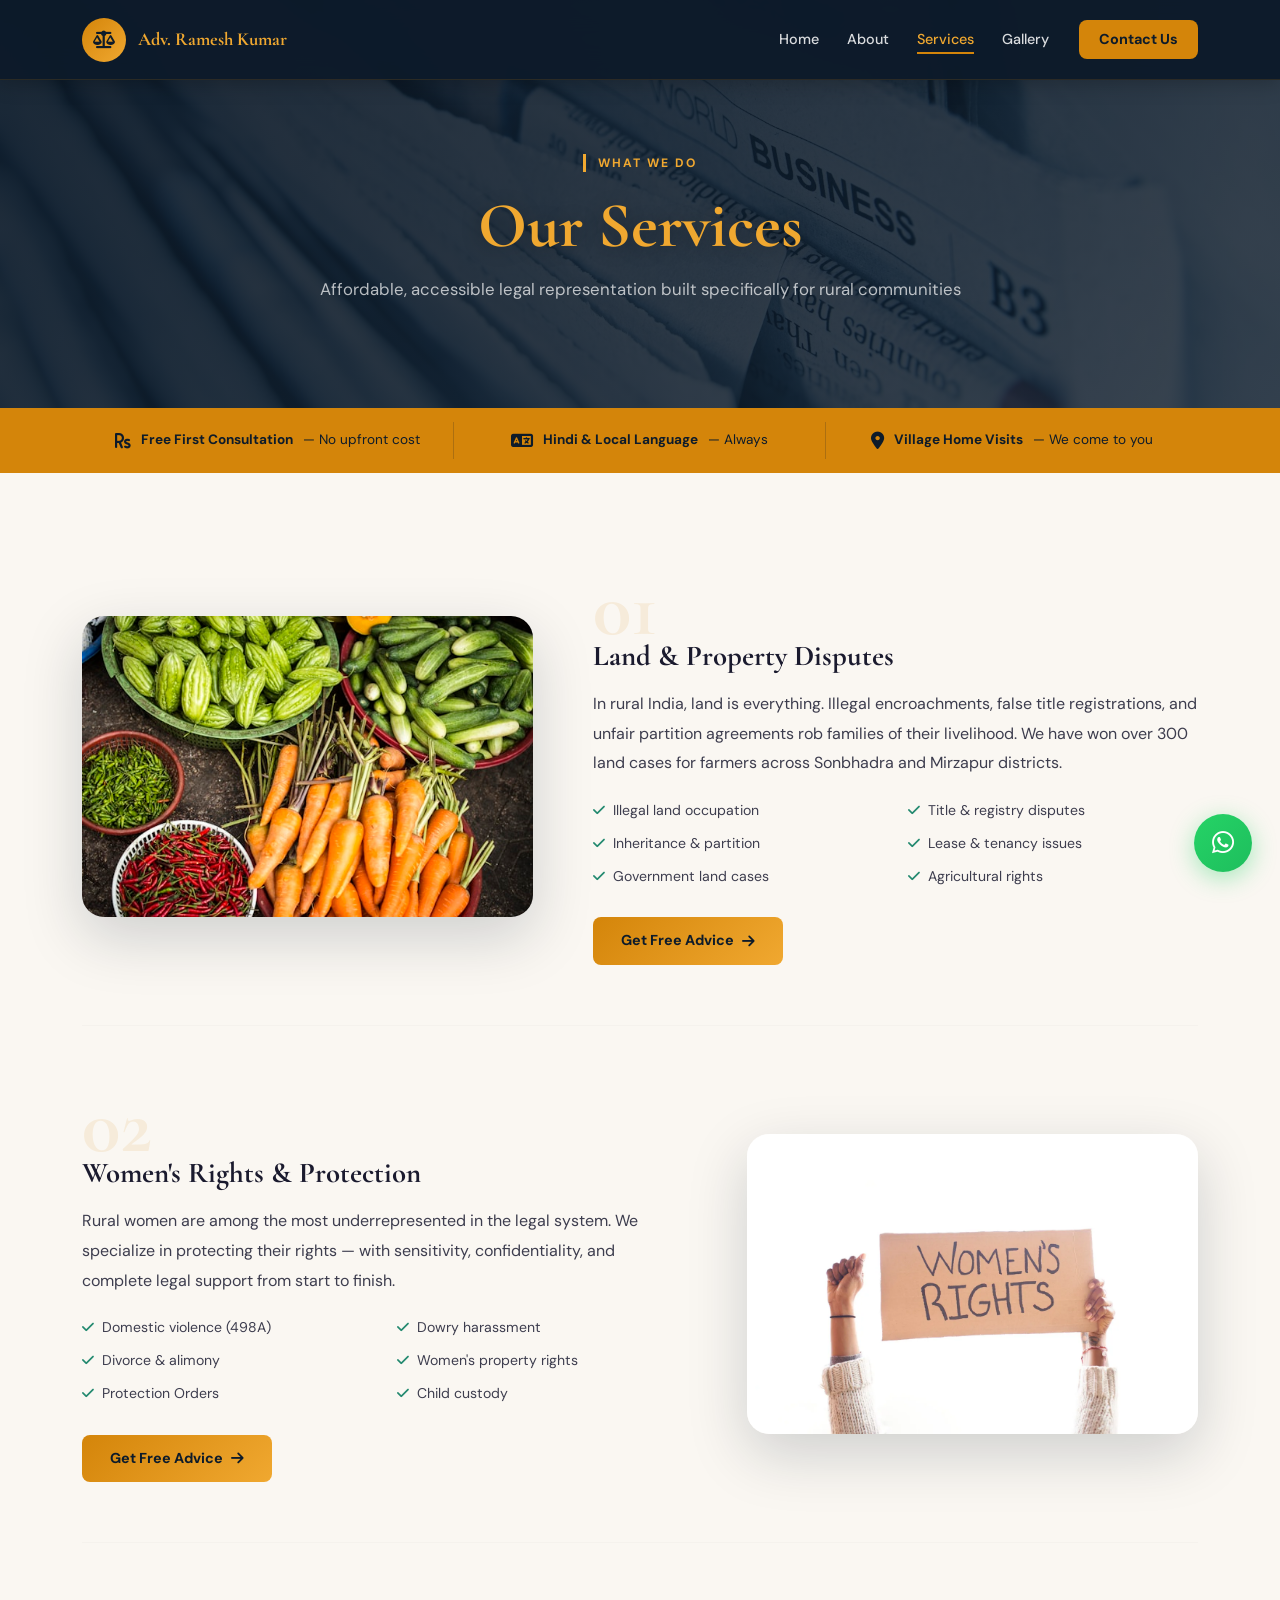
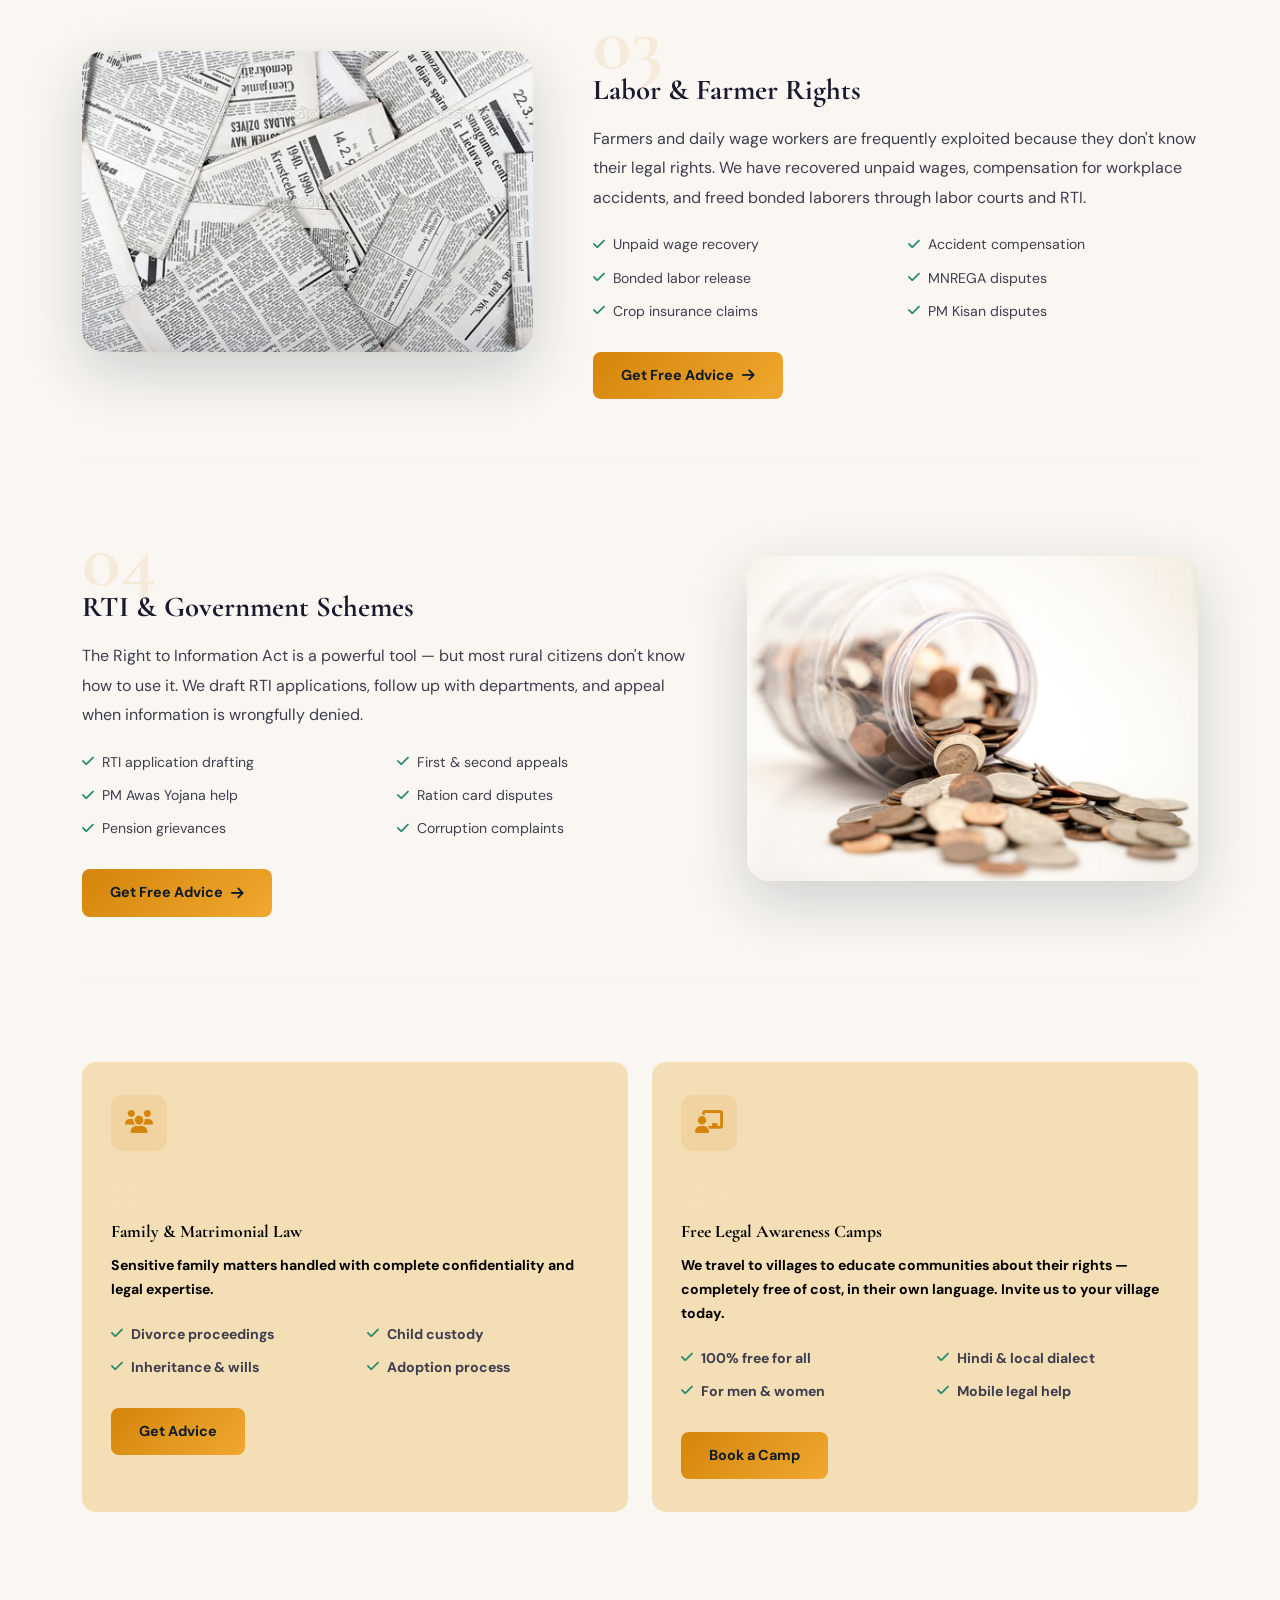
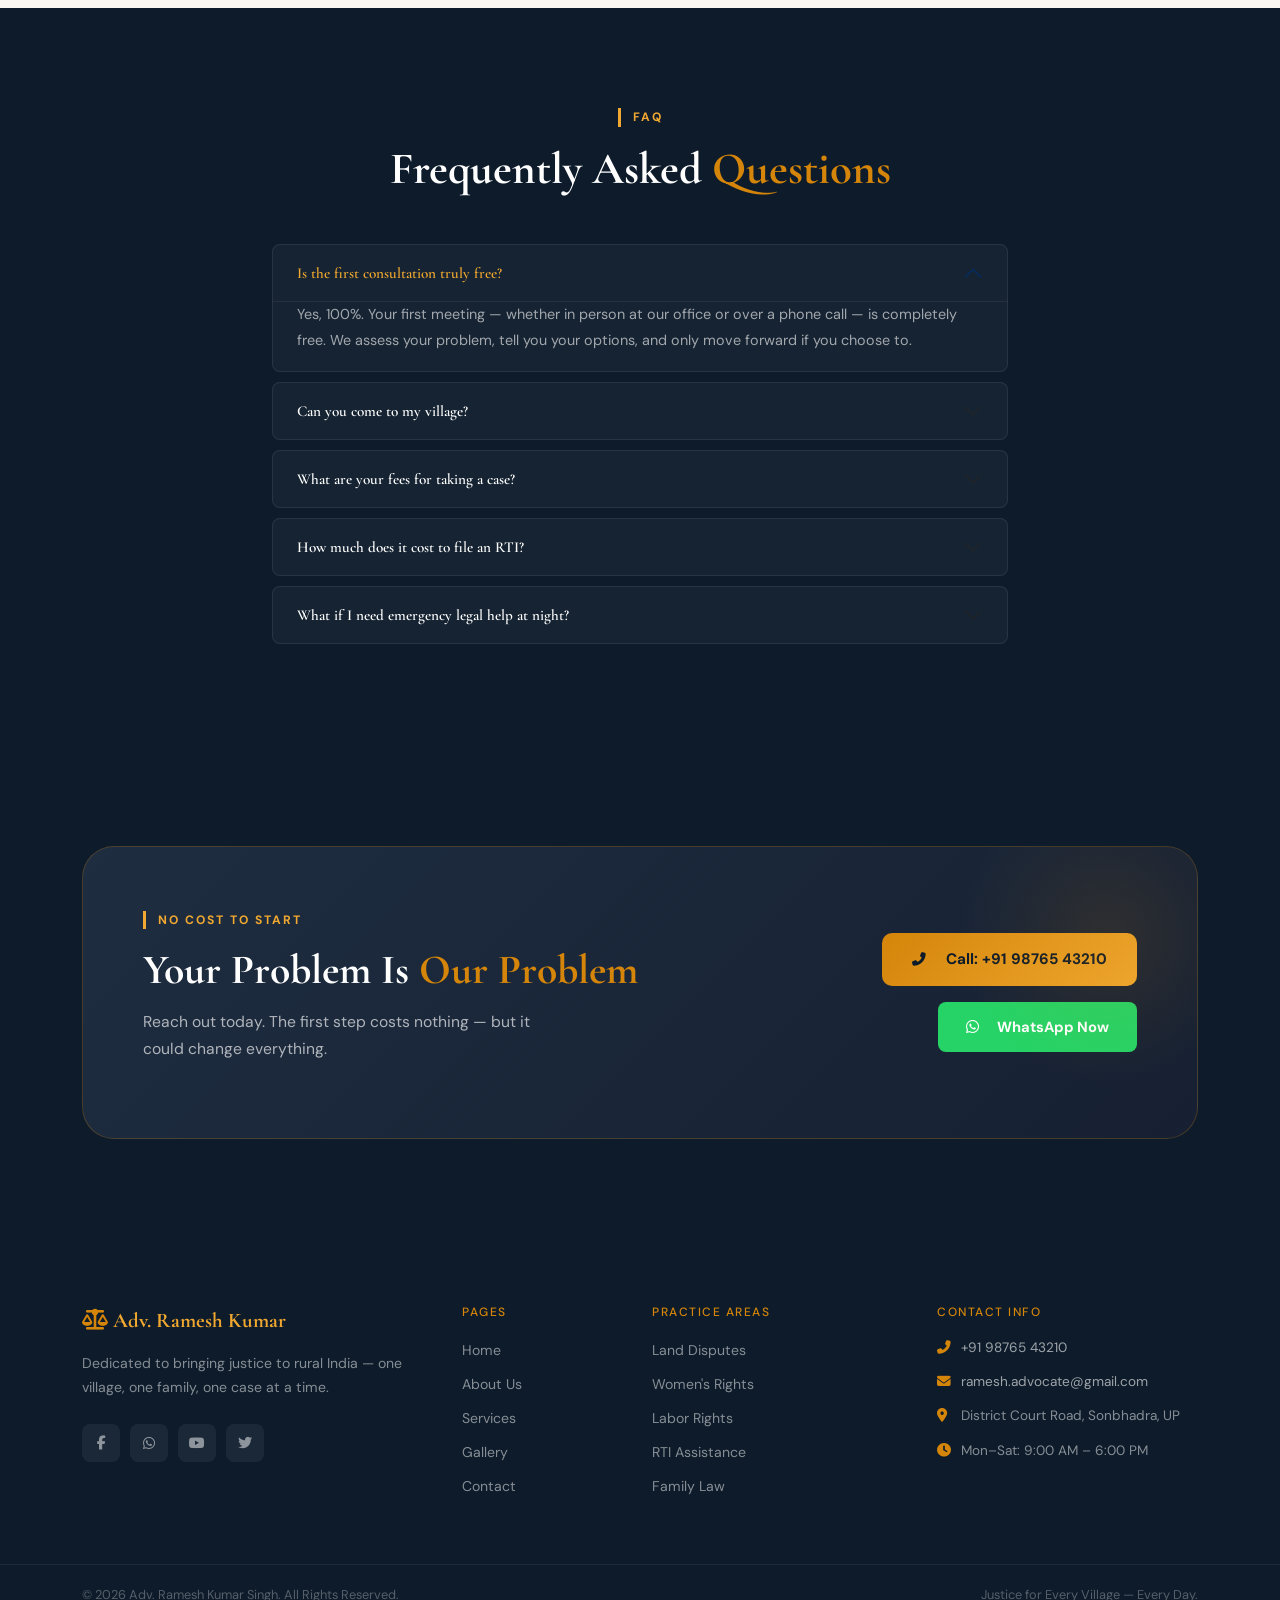
==== commit 8e871fe8: "Add contact page , about page and update color of card in services page" ====
--- a/services.html
+++ b/services.html
@@ -154,11 +154,11 @@
     <!-- S5 & S6 cards -->
     <div class="row g-4 mt-2">
       <div class="col-md-6" data-anim="fade-right">
-        <div class="svc-card featured h-100">
+        <div class="svc-card h-100" style="background-color: rgb(244, 222, 181); color: black; font-weight: bold;">
           <div class="svc-icon"><i class="fas fa-users"></i></div>
           <div class="svc-num">05</div>
-          <h4>Family & Matrimonial Law</h4>
-          <p>Sensitive family matters handled with complete confidentiality and legal expertise.</p>
+          <h4 style="color: black; font-weight: bold;">Family & Matrimonial Law</h4>
+          <p style="color: black; font-weight: bold;">Sensitive family matters handled with complete confidentiality and legal expertise.</p>
           <div class="svc-checklist row mt-3">
             <div class="col-6"><div class="sc-item"><i class="fas fa-check"></i> Divorce proceedings</div></div>
             <div class="col-6"><div class="sc-item"><i class="fas fa-check"></i> Child custody</div></div>
@@ -169,11 +169,11 @@
         </div>
       </div>
       <div class="col-md-6" data-anim="fade-left">
-        <div class="svc-card featured h-100">
+        <div class="svc-card h-100" style="background-color: rgb(244, 222, 181); color: black; font-weight: bold;">
           <div class="svc-icon"><i class="fas fa-chalkboard-teacher"></i></div>
           <div class="svc-num">06</div>
-          <h4>Free Legal Awareness Camps</h4>
-          <p>We travel to villages to educate communities about their rights — completely free of cost, in their own language. Invite us to your village today.</p>
+          <h4 style="color: black; font-weight: bold;">Free Legal Awareness Camps</h4>
+          <p style="color: black; font-weight: bold;">We travel to villages to educate communities about their rights — completely free of cost, in their own language. Invite us to your village today.</p>
           <div class="svc-checklist row mt-3">
             <div class="col-6"><div class="sc-item"><i class="fas fa-check"></i> 100% free for all</div></div>
             <div class="col-6"><div class="sc-item"><i class="fas fa-check"></i> Hindi & local dialect</div></div>
